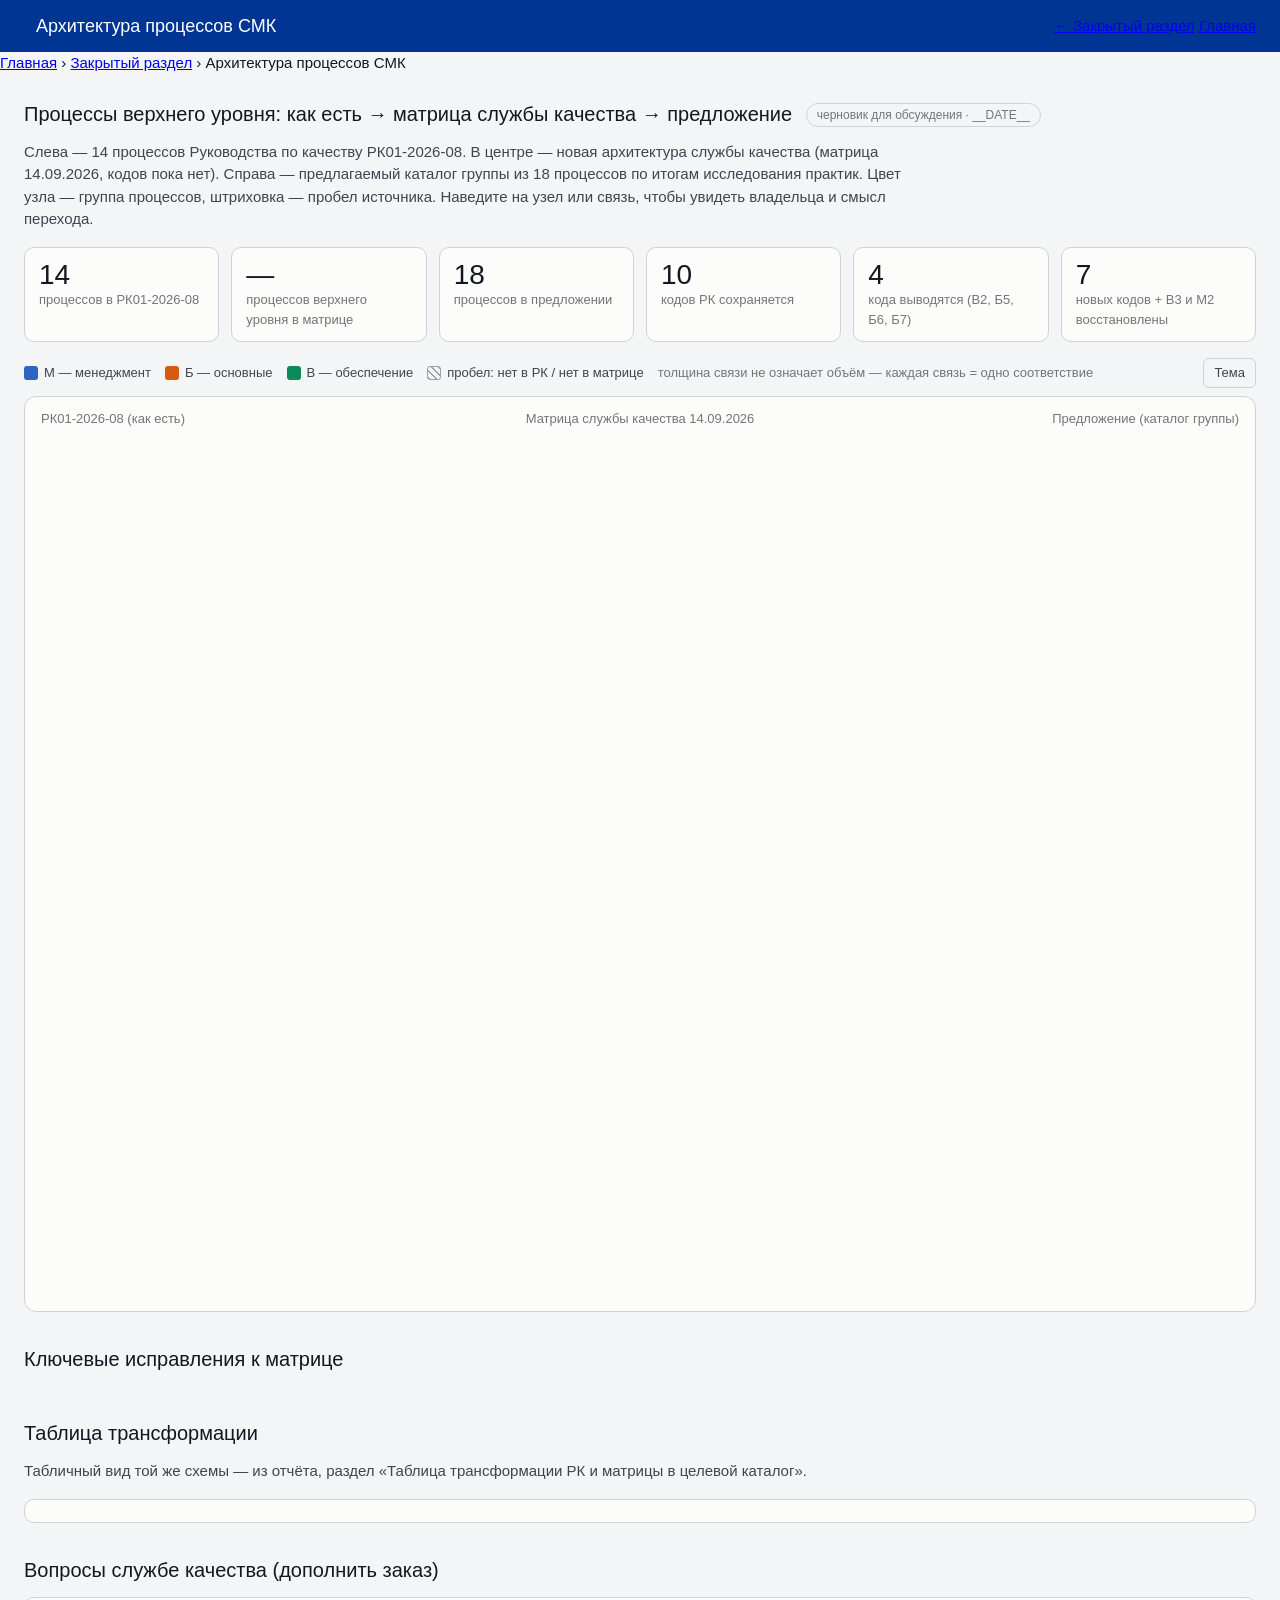
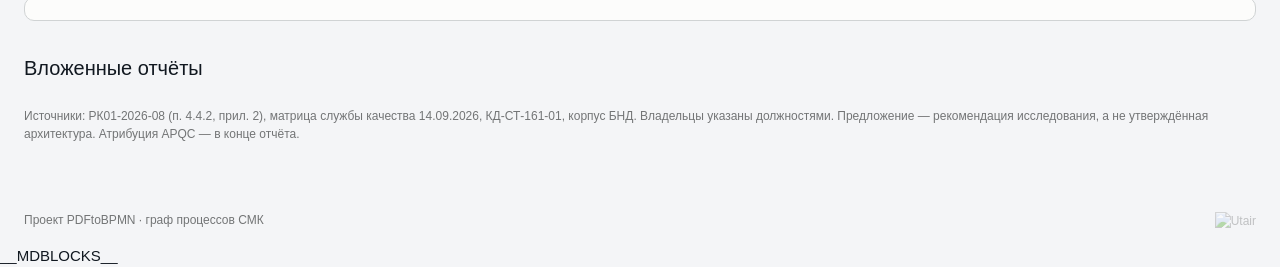
==== poc/process_arch_view/template.html @ 6e20276a "Граф процессов СМК: модель v0.1, справочники, сверка архитектуры процессов (D-044, D-045) - docs/pro" ====
<!DOCTYPE html>
<html lang="ru">
<head>
<meta charset="utf-8">
<meta name="viewport" content="width=device-width, initial-scale=1">
<title>Архитектура процессов СМК</title>
<link rel="manifest" href="/manifest.json"><meta name="theme-color" content="#003594"><meta name="apple-mobile-web-app-capable" content="yes"><link rel="apple-touch-icon" href="/logo.png">
<link rel="stylesheet" href="/static/portal-nav.css">
<style>
:root{
  --utair-black:#111820;--utair-blue:#003594;--utair-blue-dark:#002570;--utair-white:#ffffff;
  --utair-grey:#737576;--utair-light-blue:#7ca3dc;--utair-light-blue2:#b4c8e7;--utair-light-grey:#d0d3d4;
  --utair-bg:#f4f5f7;
  --bg:#f4f5f7;--surface:#fcfcfb;--ink:#111820;--ink2:#3d4550;--muted:#737576;--line:#d0d3d4;--link-ink:#9aa3ad;
  --gM:#2f63c4;--gB:#d65a0f;--gV:#0c8a5c;--gGap:#9aa0a6;
  --font:'Suisse Int\'l','Helvetica Neue',Helvetica,Arial,sans-serif;
}
@media (prefers-color-scheme: dark){
  :root:not([data-theme="light"]){
    --bg:#111418;--surface:#1a1a19;--ink:#eef0f2;--ink2:#c9ced4;--muted:#9aa0a6;--line:#343a42;--link-ink:#5d6670;
    --gM:#6b94e0;--gB:#d9773a;--gV:#33a077;--gGap:#7d848c;
  }
}
:root[data-theme="dark"]{
  --bg:#111418;--surface:#1a1a19;--ink:#eef0f2;--ink2:#c9ced4;--muted:#9aa0a6;--line:#343a42;--link-ink:#5d6670;
  --gM:#6b94e0;--gB:#d9773a;--gV:#33a077;--gGap:#7d848c;
}
*{box-sizing:border-box}
body{margin:0;background:var(--bg);color:var(--ink);font-family:var(--font);font-size:15px;line-height:1.5}
.header{background:var(--utair-blue);color:#fff;display:flex;align-items:center;justify-content:space-between;gap:12px;padding:12px 24px}
.header-left{display:flex;align-items:center;gap:12px;min-width:0}
.header h1{font-size:18px;font-weight:400;margin:0;white-space:nowrap;overflow:hidden;text-overflow:ellipsis}
main{max-width:1280px;margin:0 auto;padding:16px 24px 40px}
h2{font-size:20px;font-weight:400;margin:32px 0 12px;color:var(--ink)}
.lead{color:var(--ink2);max-width:900px;margin:8px 0 16px}
.badge-draft{display:inline-block;border:1px solid var(--line);border-radius:999px;padding:2px 10px;font-size:12px;color:var(--muted);margin-left:8px;vertical-align:middle}
.tiles{display:grid;grid-template-columns:repeat(auto-fit,minmax(150px,1fr));gap:12px;margin:16px 0}
.tile{background:var(--surface);border:1px solid var(--line);border-radius:10px;padding:12px 14px}
.tile .n{font-size:28px;line-height:1.1}
.tile .l{font-size:13px;color:var(--muted)}
.toolbar{display:flex;flex-wrap:wrap;align-items:center;gap:16px;margin:8px 0}
.legend{display:flex;flex-wrap:wrap;gap:14px;font-size:13px;color:var(--ink2)}
.legend span{display:inline-flex;align-items:center;gap:6px}
.sw{width:14px;height:14px;border-radius:3px;display:inline-block}
.sw.gap{background:repeating-linear-gradient(45deg,var(--gGap) 0 2px,transparent 2px 5px);border:1px solid var(--gGap)}
.themebtn{margin-left:auto;background:none;border:1px solid var(--line);color:var(--ink2);border-radius:6px;padding:4px 10px;cursor:pointer;font:inherit;font-size:13px}
.chart-wrap{background:var(--surface);border:1px solid var(--line);border-radius:12px;padding:8px;overflow-x:auto}
.colheads{display:grid;grid-template-columns:1fr 1fr 1fr;min-width:1180px;font-size:13px;color:var(--muted);padding:4px 8px 0}
.colheads div:nth-child(2){text-align:center}.colheads div:nth-child(3){text-align:right}
svg.sankey{display:block;min-width:1180px;width:100%;height:auto}
svg .lnk{fill:none;stroke:var(--link-ink);stroke-opacity:.35;transition:stroke-opacity .15s}
svg .lnk.hl{stroke-opacity:.85}
svg .lnk.dim{stroke-opacity:.08}
svg .nd rect{stroke:var(--surface);stroke-width:2px;rx:4px}
svg .nd.dim{opacity:.25}
svg text{fill:var(--ink);font-family:var(--font);font-size:12px}
svg text .code{fill:var(--ink)}
svg text.st{fill:var(--muted);font-size:11px}
.tip{position:fixed;pointer-events:none;background:var(--surface);color:var(--ink);border:1px solid var(--line);border-radius:8px;padding:10px 12px;font-size:13px;max-width:380px;box-shadow:0 4px 16px rgba(0,0,0,.18);display:none;z-index:50}
.tip b{font-weight:700}.tip .m{color:var(--muted)}
.fixes{display:grid;grid-template-columns:repeat(auto-fit,minmax(320px,1fr));gap:12px}
.fix{background:var(--surface);border:1px solid var(--line);border-left:4px solid var(--utair-blue);border-radius:10px;padding:12px 14px}
.fix h3{font-size:15px;font-weight:700;margin:0 0 6px}
.fix p{margin:4px 0;color:var(--ink2);font-size:14px}
.fix .w{color:var(--muted);font-size:13px}
.fix a{color:var(--gM)}
table{border-collapse:collapse;width:100%;font-size:13px}
th,td{border:1px solid var(--line);padding:6px 8px;text-align:left;vertical-align:top}
th{background:var(--bg);font-weight:700}
.tbl-wrap{overflow-x:auto;background:var(--surface);border:1px solid var(--line);border-radius:10px}
details.rep{background:var(--surface);border:1px solid var(--line);border-radius:10px;margin:10px 0}
details.rep>summary{cursor:pointer;padding:12px 14px;list-style:none}
details.rep>summary::-webkit-details-marker{display:none}
details.rep>summary b{font-size:15px}
details.rep>summary .d{display:block;color:var(--muted);font-size:13px}
details.rep>summary .dl{float:right;font-size:13px;color:var(--muted)}details.rep>summary .dl a{color:var(--gM)}
.md{padding:4px 18px 18px;overflow-x:auto}
.md h1{font-size:20px;font-weight:400}.md h2{font-size:18px}.md h3{font-size:16px}
.md a{color:var(--gM);word-break:break-word}
.md table{margin:8px 0}
.md blockquote{border-left:3px solid var(--line);margin:8px 0;padding:2px 12px;color:var(--ink2)}
.note{font-size:12px;color:var(--muted);margin-top:24px}
.footer{display:flex;justify-content:space-between;align-items:center;gap:12px;padding:16px 24px;color:var(--muted);font-size:12px}
@media (max-width:720px){
  .header{padding:10px 16px}.header h1{font-size:16px}
  main{padding:12px 16px 32px}
  .fixes{grid-template-columns:1fr}
}
@media print{.themebtn,.header-right{display:none}details.rep{break-inside:avoid}}
</style>
</head>
<body>
<div class="header">
  <div class="header-left">
    <img src="/sign_white.png" alt="" style="height:28px;">
    <h1>Архитектура процессов СМК</h1>
  </div>
  <div class="header-right">
    <nav class="pn-header-nav" aria-label="Навигация по порталу">
      <a class="pn-nav-link" href="/internal">← Закрытый раздел</a>
      <a class="pn-nav-link" href="/">Главная</a>
    </nav>
  </div>
</div>
<nav class="pn-breadcrumbs" aria-label="Хлебные крошки">
  <a class="pn-breadcrumbs__item" href="/">Главная</a>
  <span class="pn-breadcrumbs__sep">›</span>
  <a class="pn-breadcrumbs__item" href="/internal">Закрытый раздел</a>
  <span class="pn-breadcrumbs__sep">›</span>
  <span class="pn-breadcrumbs__current" aria-current="page">Архитектура процессов СМК</span>
</nav>

<main>
  <h2 style="margin-top:8px">Процессы верхнего уровня: как есть → матрица службы качества → предложение <span class="badge-draft">черновик для обсуждения · __DATE__</span></h2>
  <p class="lead">Слева — 14 процессов Руководства по качеству РК01-2026-08. В центре — новая архитектура службы качества (матрица 14.09.2026, кодов пока нет). Справа — предлагаемый каталог группы из 18 процессов по итогам исследования практик. Цвет узла — группа процессов, штриховка — пробел источника. Наведите на узел или связь, чтобы увидеть владельца и смысл перехода.</p>

  <div class="tiles">
    <div class="tile"><div class="n">14</div><div class="l">процессов в РК01-2026-08</div></div>
    <div class="tile"><div class="n" id="tMx">—</div><div class="l">процессов верхнего уровня в матрице</div></div>
    <div class="tile"><div class="n">18</div><div class="l">процессов в предложении</div></div>
    <div class="tile"><div class="n">10</div><div class="l">кодов РК сохраняется</div></div>
    <div class="tile"><div class="n">4</div><div class="l">кода выводятся (В2, Б5, Б6, Б7)</div></div>
    <div class="tile"><div class="n">7</div><div class="l">новых кодов + В3 и М2 восстановлены</div></div>
  </div>

  <div class="toolbar">
    <div class="legend" aria-label="Легенда">
      <span><i class="sw" style="background:var(--gM)"></i>М — менеджмент</span>
      <span><i class="sw" style="background:var(--gB)"></i>Б — основные</span>
      <span><i class="sw" style="background:var(--gV)"></i>В — обеспечение</span>
      <span><i class="sw gap"></i>пробел: нет в РК / нет в матрице</span>
      <span class="m" style="color:var(--muted)">толщина связи не означает объём — каждая связь = одно соответствие</span>
    </div>
    <button class="themebtn" id="themeBtn" type="button">Тема</button>
  </div>

  <div class="chart-wrap" role="figure" aria-label="Санкей: соответствие процессов РК, матрицы и предложения">
    <div class="colheads"><div>РК01-2026-08 (как есть)</div><div>Матрица службы качества 14.09.2026</div><div>Предложение (каталог группы)</div></div>
    <svg class="sankey" id="sk" viewBox="0 0 1360 980" preserveAspectRatio="xMidYMin meet"></svg>
  </div>
  <div class="tip" id="tip" role="tooltip"></div>

  <h2>Ключевые исправления к матрице</h2>
  <div class="fixes" id="fixes"></div>

  <h2>Таблица трансформации</h2>
  <p class="lead">Табличный вид той же схемы — из отчёта, раздел «Таблица трансформации РК и матрицы в целевой каталог».</p>
  <div class="tbl-wrap md" id="transform"></div>

  <h2>Вопросы службе качества (дополнить заказ)</h2>
  <div class="tbl-wrap md" id="questions"></div>

  <h2>Вложенные отчёты</h2>
  <div id="reports"></div>

  <p class="note">Источники: РК01-2026-08 (п. 4.4.2, прил. 2), матрица службы качества 14.09.2026, КД-СТ-161-01, корпус БНД. Владельцы указаны должностями. Предложение — рекомендация исследования, а не утверждённая архитектура. Атрибуция APQC — в конце отчёта.</p>
</main>
<div class="footer"><span>Проект PDFtoBPMN · граф процессов СМК</span><img src="/utair_text.png" alt="Utair" style="height:16px;opacity:.4;"></div>

<script>__D3__</script>
<script>__D3SANKEY__</script>
<script>__MARKED__</script>
__MDBLOCKS__
<script>
const DATA = __DATA__;
const $ = id => document.getElementById(id);
const esc = s => { const d = document.createElement('div'); d.textContent = s == null ? '' : s; return d.innerHTML; };

/* ---------- тема ---------- */
function setTheme(t){ if(t) document.documentElement.dataset.theme = t; else delete document.documentElement.dataset.theme;
  try{ t ? localStorage.setItem('utair-ed-theme', t) : localStorage.removeItem('utair-ed-theme'); }catch(e){} }
try{ const s = localStorage.getItem('utair-ed-theme'); if(s) document.documentElement.dataset.theme = s; }catch(e){}
$('themeBtn').onclick = () => {
  const cur = document.documentElement.dataset.theme || (matchMedia('(prefers-color-scheme: dark)').matches ? 'dark' : 'light');
  setTheme(cur === 'dark' ? 'light' : 'dark'); };

/* ---------- санкей ---------- */
const GCOL = {'М':'var(--gM)','Б':'var(--gB)','В':'var(--gV)','gap':'var(--gGap)'};
const nodes = [];
DATA.rk.forEach(r => nodes.push({id:r[0], col:0, g:r[1], code:r[2], name:r[3], owner:r[4]}));
DATA.mx.forEach(r => nodes.push({id:r[0], col:1, g:r[1], code:'', name:r[2], owner:r[3]}));
DATA.tg.forEach(r => nodes.push({id:r[0], col:2, g:r[1], code:r[2], name:r[3], owner:r[4], st:r[5]}));
$('tMx').textContent = DATA.mx.filter(r => r[1] !== 'gap').length;
const links = DATA.links.map(l => ({source:l[0], target:l[1], value:1, note:l[2]}));

const W = 1360, H = 980, M = {l:8, r:8, t:8, b:8};
const sk = d3.sankey().nodeId(d => d.id).nodeWidth(14).nodePadding(10)
  .nodeAlign(d => d.col).nodeSort(null)
  .extent([[M.l + 290, M.t], [W - M.r - 340, H - M.b]]);
const G = sk({nodes: nodes.map(d => Object.assign({}, d)), links: links.map(d => Object.assign({}, d))});
const svg = d3.select('#sk');
const defs = svg.append('defs');
const pat = defs.append('pattern').attr('id','hatch').attr('width',5).attr('height',5).attr('patternUnits','userSpaceOnUse').attr('patternTransform','rotate(45)');
pat.append('rect').attr('width',5).attr('height',5).attr('fill','var(--surface)');
pat.append('rect').attr('width',2).attr('height',5).attr('fill','var(--gGap)');

const lk = svg.append('g').selectAll('path').data(G.links).join('path')
  .attr('class','lnk').attr('d', d3.sankeyLinkHorizontal())
  .attr('stroke-width', d => Math.max(2, d.width));
const nd = svg.append('g').selectAll('g').data(G.nodes).join('g').attr('class','nd');
nd.append('rect').attr('x', d => d.x0).attr('y', d => d.y0)
  .attr('width', d => d.x1 - d.x0).attr('height', d => Math.max(4, d.y1 - d.y0))
  .attr('fill', d => d.g === 'gap' ? 'url(#hatch)' : GCOL[d.g])
  .attr('stroke', d => d.g === 'gap' ? 'var(--gGap)' : null);
const label = d => (d.code && d.code !== '—' ? d.code + ' ' : '') + d.name;
const trunc = (s, n) => s.length > n ? s.slice(0, n - 1) + '…' : s;
nd.append('text')
  .attr('x', d => d.col === 2 ? d.x1 + 8 : (d.col === 0 ? d.x0 - 8 : d.x1 + 6))
  .attr('y', d => (d.y0 + d.y1) / 2).attr('dy', '0.35em')
  .attr('text-anchor', d => d.col === 0 ? 'end' : 'start')
  .text(d => trunc(label(d), d.col === 1 ? 34 : (d.col === 0 ? 36 : 46)));
nd.filter(d => d.col === 2).append('text').attr('class','st')
  .attr('x', d => d.x1 + 8).attr('y', d => (d.y0 + d.y1) / 2 + 13).attr('dy','0.35em')
  .text(d => DATA.status[d.st] || '');

/* подсветка пути и подсказка */
const tip = $('tip');
function showTip(ev, html){ tip.innerHTML = html; tip.style.display = 'block';
  const x = Math.min(ev.clientX + 14, innerWidth - tip.offsetWidth - 8), y = Math.min(ev.clientY + 14, innerHeight - tip.offsetHeight - 8);
  tip.style.left = x + 'px'; tip.style.top = y + 'px'; }
function hideTip(){ tip.style.display = 'none'; lk.classed('hl', false).classed('dim', false); nd.classed('dim', false); }
function connected(n){
  const L = new Set(), N = new Set([n]);
  (function up(x){ x.targetLinks.forEach(l => { L.add(l); N.add(l.source); up(l.source); }); })(n);
  (function dn(x){ x.sourceLinks.forEach(l => { L.add(l); N.add(l.target); dn(l.target); }); })(n);
  return {L, N};
}
const colName = ['РК01-2026-08', 'Матрица 14.09.2026', 'Предложение'];
nd.on('mousemove', (ev, d) => {
  const c = connected(d);
  lk.classed('hl', l => c.L.has(l)).classed('dim', l => !c.L.has(l));
  nd.classed('dim', n => !c.N.has(n));
  showTip(ev, '<div class="m">' + colName[d.col] + (d.g !== 'gap' ? ' · группа ' + d.g : '') + '</div><b>' + esc(label(d)) + '</b>'
    + (d.owner && d.owner !== '—' ? '<div><span class="m">Владелец:</span> ' + esc(d.owner) + '</div>' : '')
    + (d.st ? '<div><span class="m">Статус:</span> ' + esc(DATA.status[d.st]) + '</div>' : ''));
}).on('mouseleave', hideTip);
lk.on('mousemove', (ev, l) => {
  lk.classed('hl', x => x === l).classed('dim', x => x !== l);
  showTip(ev, '<b>' + esc(label(l.source)) + ' → ' + esc(label(l.target)) + '</b><div>' + esc(l.note) + '</div>');
}).on('mouseleave', hideTip);

/* ---------- отчёты ---------- */
const md = id => document.getElementById(id).textContent;
const REPMD = {}; DATA.reports.forEach(r => REPMD[r.id] = md('md-' + r.id));
function section(text, startsWith){
  const lines = text.split('\n'); const i = lines.findIndex(l => l.startsWith(startsWith));
  if(i < 0) return '';
  let j = lines.findIndex((l, k) => k > i && /^## /.test(l)); if(j < 0) j = lines.length;
  return lines.slice(i + 1, j).join('\n');
}
$('transform').innerHTML = marked.parse(section(REPMD.report, '## Таблица трансформации'));
$('questions').innerHTML = marked.parse(section(REPMD.report, '## Вопросы, которые нужно добавить'));

const ANCH = {
  'rep-structure': ['report', 'Предлагаемая эталонная структура'],
  'rep-holding': ['report', 'Холдинг и юрлицо'],
  'rep-trace': ['report', 'Трассировка к регуляторным'],
  'rep-transform': ['report', 'Таблица трансформации'],
  'req-4': ['request', '4. Роли вместо']
};
$('reports').innerHTML = DATA.reports.map(r =>
  '<details class="rep" id="rep-' + r.id + '"><summary><span class="dl"><a href="#" data-dl="' + r.id + '" data-fmt="docx">Word</a> · <a href="#" data-dl="' + r.id + '" data-fmt="md">.md</a></span><b>' + esc(r.t) + '</b><span class="d">' + esc(r.d) + '</span></summary><div class="md" id="body-' + r.id + '"></div></details>').join('');
DATA.reports.forEach(r => {
  const box = $('body-' + r.id); box.innerHTML = marked.parse(REPMD[r.id]);
  box.querySelectorAll('a[href^="http"]').forEach(a => { a.target = '_blank'; a.rel = 'noopener'; });
});
Object.entries(ANCH).forEach(([k, [rid, pre]]) => {
  const h = [...$('body-' + rid).querySelectorAll('h1,h2,h3')].find(x => x.textContent.trim().startsWith(pre));
  if(h) h.id = k;
});
document.addEventListener('click', ev => {
  const a = ev.target.closest('a'); if(!a) return;
  if(a.dataset.dl){ ev.preventDefault(); ev.stopPropagation();
    const r = DATA.reports.find(x => x.id === a.dataset.dl);
    const base = r.src.split('/').pop().replace(/\.md$/, '');
    let blob, name;
    if(a.dataset.fmt === 'docx'){
      const bin = atob(DATA.docx[r.id]); const buf = new Uint8Array(bin.length);
      for(let i = 0; i < bin.length; i++) buf[i] = bin.charCodeAt(i);
      blob = new Blob([buf], {type:'application/vnd.openxmlformats-officedocument.wordprocessingml.document'}); name = base + '.docx';
    } else { blob = new Blob([REPMD[r.id]], {type:'text/markdown;charset=utf-8'}); name = base + '.md'; }
    const u = URL.createObjectURL(blob); const t = document.createElement('a');
    t.href = u; t.download = name; t.click(); setTimeout(() => URL.revokeObjectURL(u), 1000); return; }
  const h = a.getAttribute('href') || '';
  if(h.startsWith('#') && ANCH[h.slice(1)]){ ev.preventDefault();
    const [rid] = ANCH[h.slice(1)]; $('rep-' + rid).open = true;
    const el = document.getElementById(h.slice(1)); (el || $('rep-' + rid)).scrollIntoView({behavior:'smooth', block:'start'}); }
});

/* ---------- исправления ---------- */
$('fixes').innerHTML = DATA.fixes.map((f, i) =>
  '<div class="fix"><h3>' + (i + 1) + '. ' + esc(f.t) + '</h3><p class="w">' + esc(f.where) + '</p><p>' + esc(f.why) + '</p><p><a href="#' + f.ref + '">Обоснование в отчёте →</a></p></div>').join('');
</script>
</body>
</html>
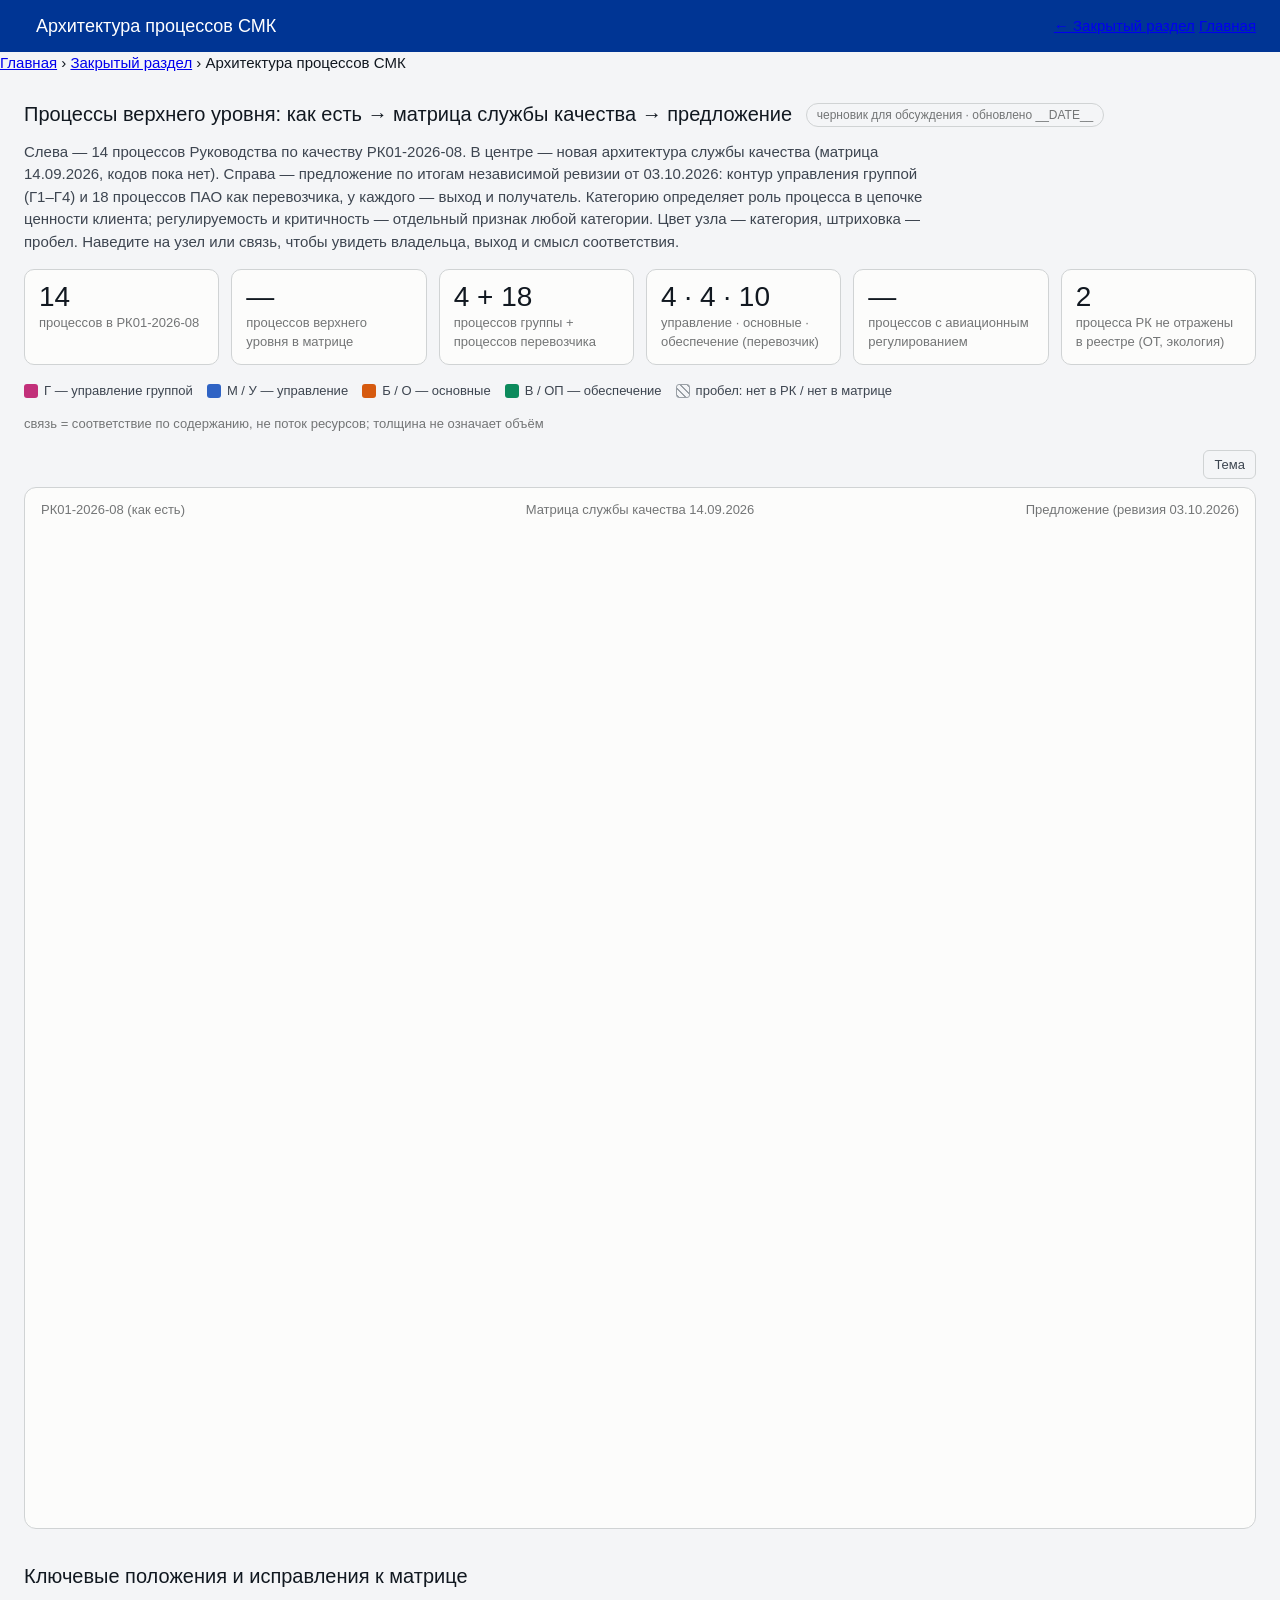
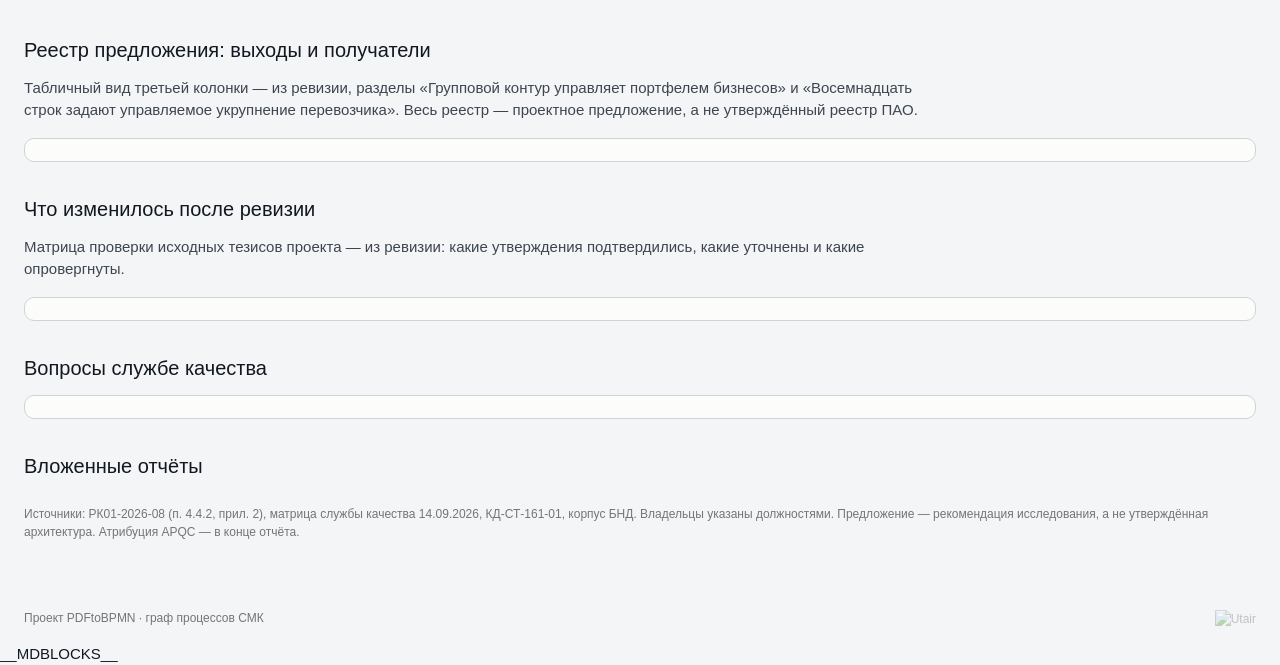
==== commit 8c9bfa17: "Классификация процессов первого уровня: исследование, ревизия, обновлённая страница сверки - reports" ====
--- a/poc/process_arch_view/template.html
+++ b/poc/process_arch_view/template.html
@@ -12,18 +12,18 @@
   --utair-grey:#737576;--utair-light-blue:#7ca3dc;--utair-light-blue2:#b4c8e7;--utair-light-grey:#d0d3d4;
   --utair-bg:#f4f5f7;
   --bg:#f4f5f7;--surface:#fcfcfb;--ink:#111820;--ink2:#3d4550;--muted:#737576;--line:#d0d3d4;--link-ink:#9aa3ad;
-  --gM:#2f63c4;--gB:#d65a0f;--gV:#0c8a5c;--gGap:#9aa0a6;
+  --gG:#c2307a;--gM:#2f63c4;--gB:#d65a0f;--gV:#0c8a5c;--gGap:#9aa0a6;
   --font:'Suisse Int\'l','Helvetica Neue',Helvetica,Arial,sans-serif;
 }
 @media (prefers-color-scheme: dark){
   :root:not([data-theme="light"]){
     --bg:#111418;--surface:#1a1a19;--ink:#eef0f2;--ink2:#c9ced4;--muted:#9aa0a6;--line:#343a42;--link-ink:#5d6670;
-    --gM:#6b94e0;--gB:#d9773a;--gV:#33a077;--gGap:#7d848c;
+    --gG:#d55a97;--gM:#6b94e0;--gB:#d9773a;--gV:#33a077;--gGap:#7d848c;
   }
 }
 :root[data-theme="dark"]{
   --bg:#111418;--surface:#1a1a19;--ink:#eef0f2;--ink2:#c9ced4;--muted:#9aa0a6;--line:#343a42;--link-ink:#5d6670;
-  --gM:#6b94e0;--gB:#d9773a;--gV:#33a077;--gGap:#7d848c;
+  --gG:#d55a97;--gM:#6b94e0;--gB:#d9773a;--gV:#33a077;--gGap:#7d848c;
 }
 *{box-sizing:border-box}
 body{margin:0;background:var(--bg);color:var(--ink);font-family:var(--font);font-size:15px;line-height:1.5}
@@ -111,43 +111,48 @@
 </nav>
 
 <main>
-  <h2 style="margin-top:8px">Процессы верхнего уровня: как есть → матрица службы качества → предложение <span class="badge-draft">черновик для обсуждения · __DATE__</span></h2>
-  <p class="lead">Слева — 14 процессов Руководства по качеству РК01-2026-08. В центре — новая архитектура службы качества (матрица 14.09.2026, кодов пока нет). Справа — предлагаемый каталог группы из 18 процессов по итогам исследования практик. Цвет узла — группа процессов, штриховка — пробел источника. Наведите на узел или связь, чтобы увидеть владельца и смысл перехода.</p>
+  <h2 style="margin-top:8px">Процессы верхнего уровня: как есть → матрица службы качества → предложение <span class="badge-draft">черновик для обсуждения · обновлено __DATE__</span></h2>
+  <p class="lead">Слева — 14 процессов Руководства по качеству РК01-2026-08. В центре — новая архитектура службы качества (матрица 14.09.2026, кодов пока нет). Справа — предложение по итогам независимой ревизии от 03.10.2026: контур управления группой (Г1–Г4) и 18 процессов ПАО как перевозчика, у каждого — выход и получатель. Категорию определяет роль процесса в цепочке ценности клиента; регулируемость и критичность — отдельный признак любой категории. Цвет узла — категория, штриховка — пробел. Наведите на узел или связь, чтобы увидеть владельца, выход и смысл соответствия.</p>
 
   <div class="tiles">
     <div class="tile"><div class="n">14</div><div class="l">процессов в РК01-2026-08</div></div>
     <div class="tile"><div class="n" id="tMx">—</div><div class="l">процессов верхнего уровня в матрице</div></div>
-    <div class="tile"><div class="n">18</div><div class="l">процессов в предложении</div></div>
-    <div class="tile"><div class="n">10</div><div class="l">кодов РК сохраняется</div></div>
-    <div class="tile"><div class="n">4</div><div class="l">кода выводятся (В2, Б5, Б6, Б7)</div></div>
-    <div class="tile"><div class="n">7</div><div class="l">новых кодов + В3 и М2 восстановлены</div></div>
+    <div class="tile"><div class="n">4 + 18</div><div class="l">процессов группы + процессов перевозчика</div></div>
+    <div class="tile"><div class="n">4 · 4 · 10</div><div class="l">управление · основные · обеспечение (перевозчик)</div></div>
+    <div class="tile"><div class="n" id="tReg">—</div><div class="l">процессов с авиационным регулированием</div></div>
+    <div class="tile"><div class="n">2</div><div class="l">процесса РК не отражены в реестре (ОТ, экология)</div></div>
   </div>
 
   <div class="toolbar">
     <div class="legend" aria-label="Легенда">
-      <span><i class="sw" style="background:var(--gM)"></i>М — менеджмент</span>
-      <span><i class="sw" style="background:var(--gB)"></i>Б — основные</span>
-      <span><i class="sw" style="background:var(--gV)"></i>В — обеспечение</span>
+      <span><i class="sw" style="background:var(--gG)"></i>Г — управление группой</span>
+      <span><i class="sw" style="background:var(--gM)"></i>М / У — управление</span>
+      <span><i class="sw" style="background:var(--gB)"></i>Б / О — основные</span>
+      <span><i class="sw" style="background:var(--gV)"></i>В / ОП — обеспечение</span>
       <span><i class="sw gap"></i>пробел: нет в РК / нет в матрице</span>
-      <span class="m" style="color:var(--muted)">толщина связи не означает объём — каждая связь = одно соответствие</span>
+      <span class="m" style="color:var(--muted)">связь = соответствие по содержанию, не поток ресурсов; толщина не означает объём</span>
     </div>
     <button class="themebtn" id="themeBtn" type="button">Тема</button>
   </div>
 
   <div class="chart-wrap" role="figure" aria-label="Санкей: соответствие процессов РК, матрицы и предложения">
-    <div class="colheads"><div>РК01-2026-08 (как есть)</div><div>Матрица службы качества 14.09.2026</div><div>Предложение (каталог группы)</div></div>
-    <svg class="sankey" id="sk" viewBox="0 0 1360 980" preserveAspectRatio="xMidYMin meet"></svg>
+    <div class="colheads"><div>РК01-2026-08 (как есть)</div><div>Матрица службы качества 14.09.2026</div><div>Предложение (ревизия 03.10.2026)</div></div>
+    <svg class="sankey" id="sk" viewBox="0 0 1360 1120" preserveAspectRatio="xMidYMin meet"></svg>
   </div>
   <div class="tip" id="tip" role="tooltip"></div>
 
-  <h2>Ключевые исправления к матрице</h2>
+  <h2>Ключевые положения и исправления к матрице</h2>
   <div class="fixes" id="fixes"></div>
 
-  <h2>Таблица трансформации</h2>
-  <p class="lead">Табличный вид той же схемы — из отчёта, раздел «Таблица трансформации РК и матрицы в целевой каталог».</p>
-  <div class="tbl-wrap md" id="transform"></div>
-
-  <h2>Вопросы службе качества (дополнить заказ)</h2>
+  <h2>Реестр предложения: выходы и получатели</h2>
+  <p class="lead">Табличный вид третьей колонки — из ревизии, разделы «Групповой контур управляет портфелем бизнесов» и «Восемнадцать строк задают управляемое укрупнение перевозчика». Весь реестр — проектное предложение, а не утверждённый реестр ПАО.</p>
+  <div class="tbl-wrap md" id="registry"></div>
+
+  <h2>Что изменилось после ревизии</h2>
+  <p class="lead">Матрица проверки исходных тезисов проекта — из ревизии: какие утверждения подтвердились, какие уточнены и какие опровергнуты.</p>
+  <div class="tbl-wrap md" id="revmatrix"></div>
+
+  <h2>Вопросы службе качества</h2>
   <div class="tbl-wrap md" id="questions"></div>
 
   <h2>Вложенные отчёты</h2>
@@ -175,15 +180,16 @@
   setTheme(cur === 'dark' ? 'light' : 'dark'); };
 
 /* ---------- санкей ---------- */
-const GCOL = {'М':'var(--gM)','Б':'var(--gB)','В':'var(--gV)','gap':'var(--gGap)'};
+const GCOL = {'Г':'var(--gG)','М':'var(--gM)','Б':'var(--gB)','В':'var(--gV)','gap':'var(--gGap)'};
 const nodes = [];
 DATA.rk.forEach(r => nodes.push({id:r[0], col:0, g:r[1], code:r[2], name:r[3], owner:r[4]}));
 DATA.mx.forEach(r => nodes.push({id:r[0], col:1, g:r[1], code:'', name:r[2], owner:r[3]}));
-DATA.tg.forEach(r => nodes.push({id:r[0], col:2, g:r[1], code:r[2], name:r[3], owner:r[4], st:r[5]}));
+DATA.tg.forEach(r => nodes.push({id:r[0], col:2, g:r[1], code:r[2], name:r[3], out:r[4], reg:r[5]}));
+$('tReg').textContent = DATA.tg.filter(r => /регулируемый/.test(r[5])).length;
 $('tMx').textContent = DATA.mx.filter(r => r[1] !== 'gap').length;
 const links = DATA.links.map(l => ({source:l[0], target:l[1], value:1, note:l[2]}));
 
-const W = 1360, H = 980, M = {l:8, r:8, t:8, b:8};
+const W = 1360, H = 1120, M = {l:8, r:8, t:8, b:8};
 const sk = d3.sankey().nodeId(d => d.id).nodeWidth(14).nodePadding(10)
   .nodeAlign(d => d.col).nodeSort(null)
   .extent([[M.l + 290, M.t], [W - M.r - 340, H - M.b]]);
@@ -211,7 +217,7 @@
   .text(d => trunc(label(d), d.col === 1 ? 34 : (d.col === 0 ? 36 : 46)));
 nd.filter(d => d.col === 2).append('text').attr('class','st')
   .attr('x', d => d.x1 + 8).attr('y', d => (d.y0 + d.y1) / 2 + 13).attr('dy','0.35em')
-  .text(d => DATA.status[d.st] || '');
+  .text(d => !d.reg ? '' : (/^частично/.test(d.reg) ? '◆ частично регулируемый' : (/^регулируемый/.test(d.reg) ? '◆ регулируемый' : d.reg)));
 
 /* подсветка пути и подсказка */
 const tip = $('tip');
@@ -232,7 +238,8 @@
   nd.classed('dim', n => !c.N.has(n));
   showTip(ev, '<div class="m">' + colName[d.col] + (d.g !== 'gap' ? ' · группа ' + d.g : '') + '</div><b>' + esc(label(d)) + '</b>'
     + (d.owner && d.owner !== '—' ? '<div><span class="m">Владелец:</span> ' + esc(d.owner) + '</div>' : '')
-    + (d.st ? '<div><span class="m">Статус:</span> ' + esc(DATA.status[d.st]) + '</div>' : ''));
+    + (d.out && d.out !== '—' ? '<div><span class="m">Выход:</span> ' + esc(d.out) + '</div>' : '')
+    + (d.reg ? '<div><span class="m">Регулирование:</span> ' + esc(d.reg) + '</div>' : ''));
 }).on('mouseleave', hideTip);
 lk.on('mousemove', (ev, l) => {
   lk.classed('hl', x => x === l).classed('dim', x => x !== l);
@@ -245,17 +252,21 @@
 function section(text, startsWith){
   const lines = text.split('\n'); const i = lines.findIndex(l => l.startsWith(startsWith));
   if(i < 0) return '';
-  let j = lines.findIndex((l, k) => k > i && /^## /.test(l)); if(j < 0) j = lines.length;
+  const lvl = startsWith.match(/^#+/)[0].length;
+  let j = lines.findIndex((l, k) => k > i && /^#+ /.test(l) && l.match(/^#+/)[0].length <= lvl); if(j < 0) j = lines.length;
   return lines.slice(i + 1, j).join('\n');
 }
-$('transform').innerHTML = marked.parse(section(REPMD.report, '## Таблица трансформации'));
-$('questions').innerHTML = marked.parse(section(REPMD.report, '## Вопросы, которые нужно добавить'));
+$('registry').innerHTML = marked.parse('#### Контур управления группой\n' + section(REPMD.revision, '### Групповой контур')
+  + '\n\n#### Процессы ПАО как перевозчика\n' + section(REPMD.revision, '### Восемнадцать строк'));
+$('revmatrix').innerHTML = marked.parse(section(REPMD.revision, '### Матрица проверки исходных тезисов'));
+$('questions').innerHTML = marked.parse(section(REPMD.request, '## Вопросы'));
 
 const ANCH = {
-  'rep-structure': ['report', 'Предлагаемая эталонная структура'],
-  'rep-holding': ['report', 'Холдинг и юрлицо'],
-  'rep-trace': ['report', 'Трассировка к регуляторным'],
-  'rep-transform': ['report', 'Таблица трансформации'],
+  'rev-criterion': ['revision', 'Три категории описывают'],
+  'rev-group': ['revision', 'Групповой контур'],
+  'rev-18': ['revision', 'Восемнадцать строк'],
+  'rev-disputed': ['revision', 'Спорные функции'],
+  'rev-norms': ['revision', 'Авиационные нормы'],
   'req-4': ['request', '4. Роли вместо']
 };
 $('reports').innerHTML = DATA.reports.map(r =>
@@ -289,7 +300,7 @@
 
 /* ---------- исправления ---------- */
 $('fixes').innerHTML = DATA.fixes.map((f, i) =>
-  '<div class="fix"><h3>' + (i + 1) + '. ' + esc(f.t) + '</h3><p class="w">' + esc(f.where) + '</p><p>' + esc(f.why) + '</p><p><a href="#' + f.ref + '">Обоснование в отчёте →</a></p></div>').join('');
+  '<div class="fix"><h3>' + (i + 1) + '. ' + esc(f.t) + '</h3><p class="w">' + esc(f.where) + '</p><p>' + esc(f.why) + '</p><p><a href="#' + f.ref + '">Обоснование →</a></p></div>').join('');
 </script>
 </body>
 </html>
